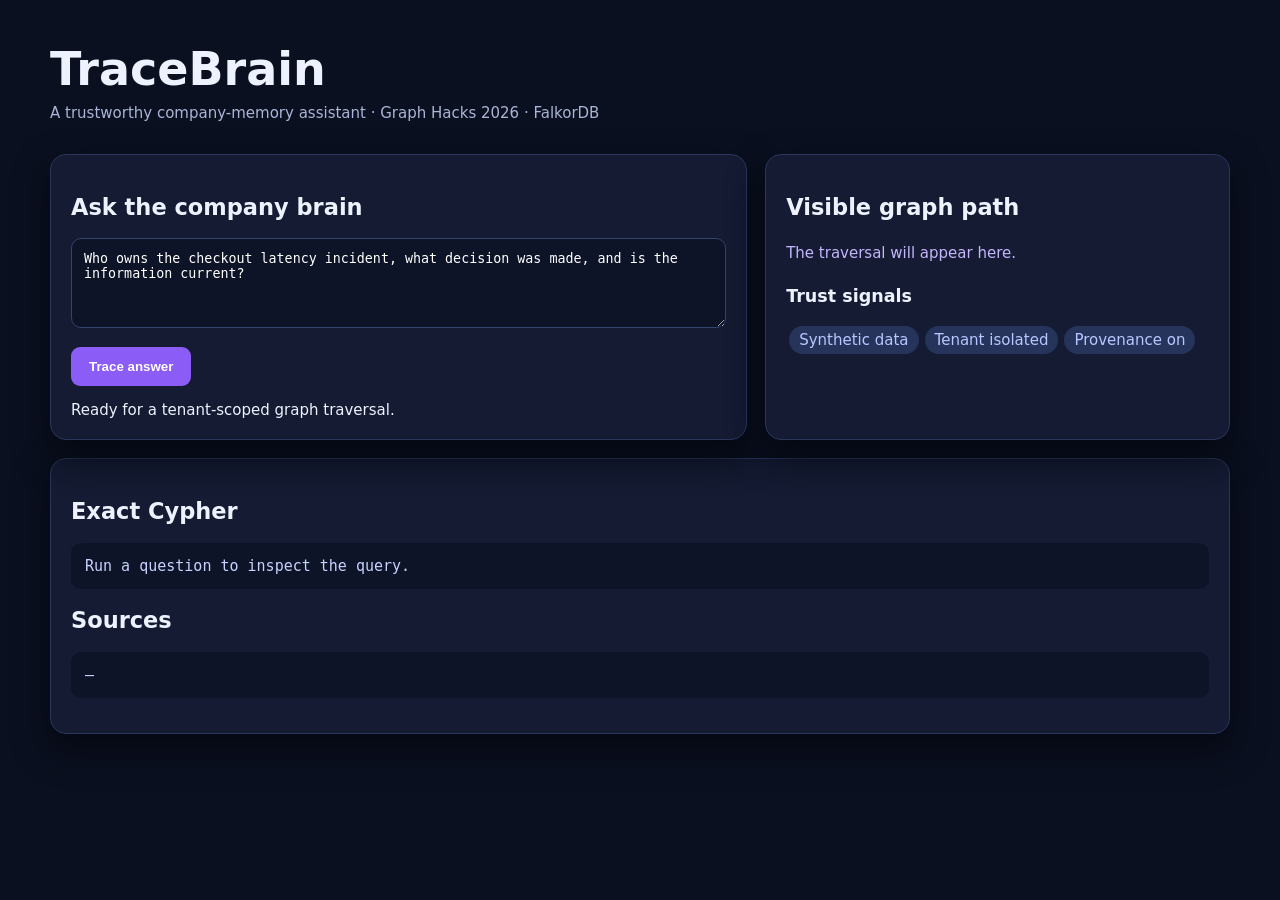
==== frontend/index.html @ 0dc244f8 "Build TraceBrain FalkorDB company memory MVP" ====
<!doctype html><html lang="en"><head><meta charset="utf-8"><meta name="viewport" content="width=device-width,initial-scale=1"><title>TraceBrain</title><style>
body{margin:0;background:#0b1020;color:#eef2ff;font:15px system-ui,sans-serif}main{max-width:1180px;margin:auto;padding:42px 24px}h1{font-size:46px;margin:0}.sub{color:#aab4d6;margin:8px 0 32px}.grid{display:grid;grid-template-columns:1.2fr .8fr;gap:18px}.card{background:#141b32;border:1px solid #2a365c;border-radius:16px;padding:20px;box-shadow:0 15px 35px #050811}button{background:#8b5cf6;color:white;border:0;border-radius:9px;padding:12px 18px;cursor:pointer;font-weight:700}textarea{width:100%;height:90px;background:#0d1428;color:white;border:1px solid #35436c;border-radius:10px;padding:12px;box-sizing:border-box}pre{white-space:pre-wrap;color:#c7d2fe;background:#0d1428;border-radius:10px;padding:14px;overflow:auto}.pill{display:inline-block;background:#26345c;color:#b8c7ff;border-radius:999px;padding:5px 10px;margin:3px}.answer{font-size:20px;line-height:1.45}.good{color:#5ee6a8}.warn{color:#ffcf70}.path{line-height:2;color:#c4b5fd}@media(max-width:800px){.grid{grid-template-columns:1fr}}
</style></head><body><main><h1>TraceBrain</h1><div class="sub">A trustworthy company-memory assistant · Graph Hacks 2026 · FalkorDB</div><div class="grid"><section class="card"><h2>Ask the company brain</h2><textarea id="q">Who owns the checkout latency incident, what decision was made, and is the information current?</textarea><p><button onclick="ask()">Trace answer</button></p><div id="result">Ready for a tenant-scoped graph traversal.</div></section><section class="card"><h2>Visible graph path</h2><div id="path" class="path">The traversal will appear here.</div><h3>Trust signals</h3><div id="signals"><span class="pill">Synthetic data</span><span class="pill">Tenant isolated</span><span class="pill">Provenance on</span></div></section></div><section class="card" style="margin-top:18px"><h2>Exact Cypher</h2><pre id="cypher">Run a question to inspect the query.</pre><h2>Sources</h2><pre id="sources">—</pre></section></main><script>
async function ask(){const r=await fetch('/ask',{method:'POST',headers:{'content-type':'application/json'},body:JSON.stringify({tenant_id:'acme',agent_id:'support-agent',question:document.getElementById('q').value})});const d=await r.json();document.getElementById('result').innerHTML=`<p class="answer">${d.answer}</p><p><b>Owner:</b> ${d.owner}<br><b>Decision:</b> ${d.decision}<br><b>Freshness:</b> <span class="${d.freshness.current?'good':'warn'}">${d.freshness.current?'Current':'Needs review'}</span> · ${d.freshness.latest_updated_at}</p>`;document.getElementById('path').innerHTML=d.graph_path.map(x=>`<div>${x}</div>`).join('');document.getElementById('cypher').textContent=d.cypher+'\n\nparams = '+JSON.stringify(d.params);document.getElementById('sources').textContent=JSON.stringify(d.sources,null,2)}
</script></body></html>
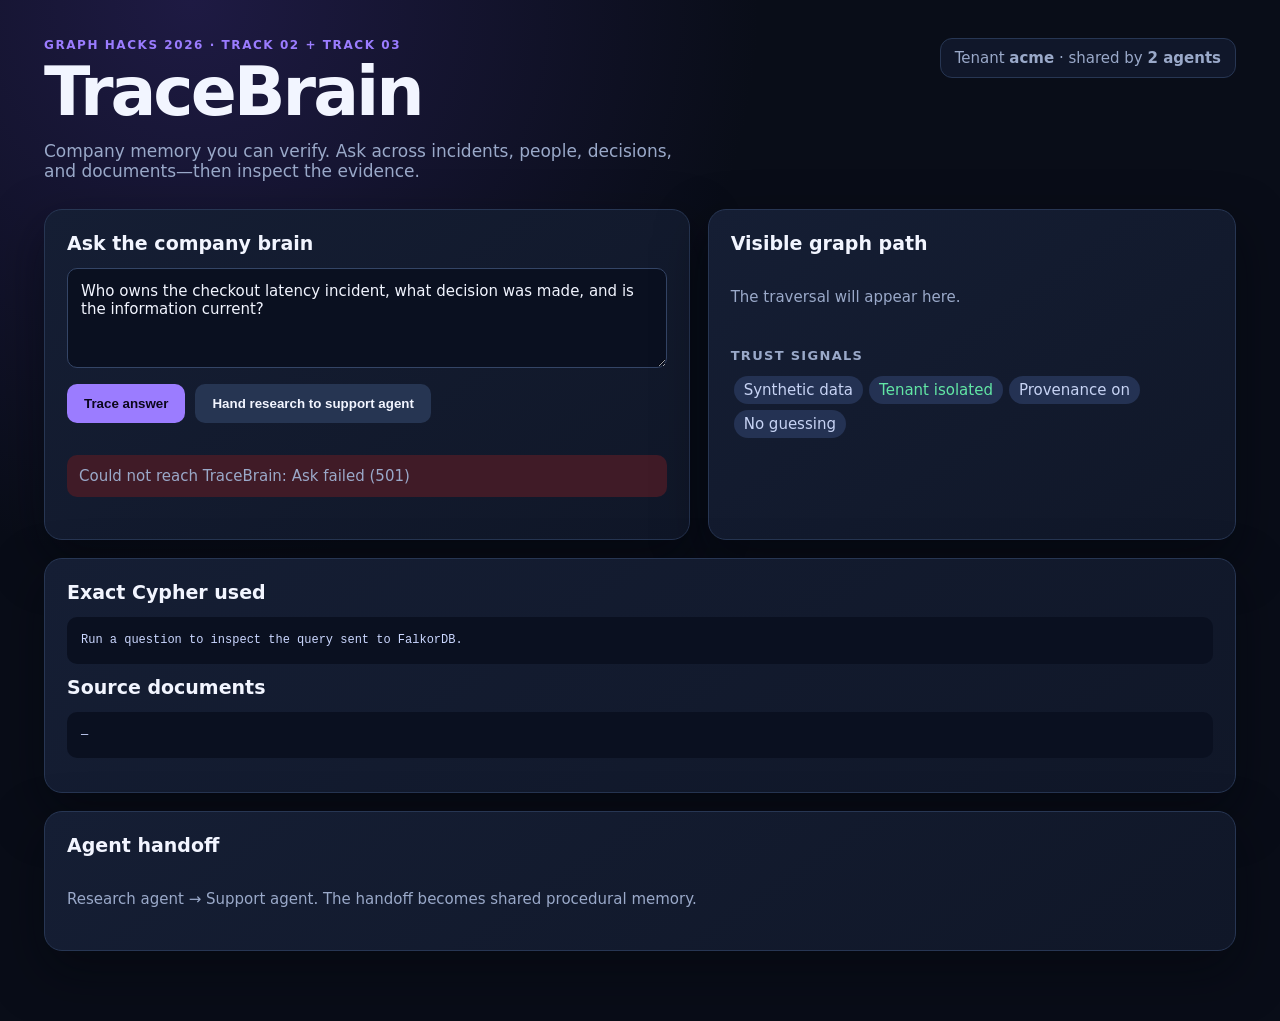
==== commit c308c4c0: "Complete TraceBrain demo UI and documentation" ====
--- a/frontend/index.html
+++ b/frontend/index.html
@@ -1,6 +1,12 @@
-<!doctype html><html lang="en"><head><meta charset="utf-8"><meta name="viewport" content="width=device-width,initial-scale=1"><title>TraceBrain</title><style>
-body{margin:0;background:#0b1020;color:#eef2ff;font:15px system-ui,sans-serif}main{max-width:1180px;margin:auto;padding:42px 24px}h1{font-size:46px;margin:0}.sub{color:#aab4d6;margin:8px 0 32px}.grid{display:grid;grid-template-columns:1.2fr .8fr;gap:18px}.card{background:#141b32;border:1px solid #2a365c;border-radius:16px;padding:20px;box-shadow:0 15px 35px #050811}button{background:#8b5cf6;color:white;border:0;border-radius:9px;padding:12px 18px;cursor:pointer;font-weight:700}textarea{width:100%;height:90px;background:#0d1428;color:white;border:1px solid #35436c;border-radius:10px;padding:12px;box-sizing:border-box}pre{white-space:pre-wrap;color:#c7d2fe;background:#0d1428;border-radius:10px;padding:14px;overflow:auto}.pill{display:inline-block;background:#26345c;color:#b8c7ff;border-radius:999px;padding:5px 10px;margin:3px}.answer{font-size:20px;line-height:1.45}.good{color:#5ee6a8}.warn{color:#ffcf70}.path{line-height:2;color:#c4b5fd}@media(max-width:800px){.grid{grid-template-columns:1fr}}
-</style></head><body><main><h1>TraceBrain</h1><div class="sub">A trustworthy company-memory assistant · Graph Hacks 2026 · FalkorDB</div><div class="grid"><section class="card"><h2>Ask the company brain</h2><textarea id="q">Who owns the checkout latency incident, what decision was made, and is the information current?</textarea><p><button onclick="ask()">Trace answer</button></p><div id="result">Ready for a tenant-scoped graph traversal.</div></section><section class="card"><h2>Visible graph path</h2><div id="path" class="path">The traversal will appear here.</div><h3>Trust signals</h3><div id="signals"><span class="pill">Synthetic data</span><span class="pill">Tenant isolated</span><span class="pill">Provenance on</span></div></section></div><section class="card" style="margin-top:18px"><h2>Exact Cypher</h2><pre id="cypher">Run a question to inspect the query.</pre><h2>Sources</h2><pre id="sources">—</pre></section></main><script>
-async function ask(){const r=await fetch('/ask',{method:'POST',headers:{'content-type':'application/json'},body:JSON.stringify({tenant_id:'acme',agent_id:'support-agent',question:document.getElementById('q').value})});const d=await r.json();document.getElementById('result').innerHTML=`<p class="answer">${d.answer}</p><p><b>Owner:</b> ${d.owner}<br><b>Decision:</b> ${d.decision}<br><b>Freshness:</b> <span class="${d.freshness.current?'good':'warn'}">${d.freshness.current?'Current':'Needs review'}</span> · ${d.freshness.latest_updated_at}</p>`;document.getElementById('path').innerHTML=d.graph_path.map(x=>`<div>${x}</div>`).join('');document.getElementById('cypher').textContent=d.cypher+'\n\nparams = '+JSON.stringify(d.params);document.getElementById('sources').textContent=JSON.stringify(d.sources,null,2)}
-</script></body></html>
-
+<!doctype html>
+<html lang="en"><head><meta charset="utf-8"><meta name="viewport" content="width=device-width,initial-scale=1"><title>TraceBrain · Company memory you can verify</title><style>
+:root{--bg:#090d18;--panel:#121a2c;--line:#273653;--ink:#f2f5ff;--muted:#9aa9c9;--purple:#9b7cff;--green:#62e6a5;--amber:#ffd071;--red:#ff7f92}*{box-sizing:border-box}body{margin:0;background:radial-gradient(circle at 15% 0,#1e1a43 0,transparent 38%),var(--bg);color:var(--ink);font:15px Inter,ui-sans-serif,system-ui,sans-serif}main{max-width:1240px;margin:auto;padding:38px 24px 70px}header{display:flex;justify-content:space-between;align-items:flex-start;gap:20px;margin-bottom:28px}h1{font-size:clamp(38px,6vw,68px);letter-spacing:-3px;margin:0}.eyebrow{color:var(--purple);font-weight:800;letter-spacing:.13em;text-transform:uppercase;font-size:12px}.sub{color:var(--muted);font-size:17px;max-width:650px;margin-top:10px}.tenant{border:1px solid var(--line);border-radius:12px;padding:10px 14px;color:var(--muted);background:#10172a}.layout{display:grid;grid-template-columns:1.1fr .9fr;gap:18px}.card{background:linear-gradient(145deg,#151e34,#101728);border:1px solid var(--line);border-radius:18px;padding:22px;box-shadow:0 20px 50px #03050c80}h2{margin:0 0 14px;font-size:19px}h3{font-size:13px;text-transform:uppercase;letter-spacing:.1em;color:var(--muted);margin:22px 0 10px}textarea{width:100%;height:100px;resize:vertical;background:#0a1020;color:var(--ink);border:1px solid #344566;border-radius:10px;padding:13px;font:inherit}button{border:0;border-radius:10px;background:var(--purple);color:#0b071c;padding:12px 17px;font-weight:800;cursor:pointer}button.secondary{background:#263552;color:var(--ink)}button:disabled{opacity:.55;cursor:wait}.actions{display:flex;gap:10px;flex-wrap:wrap;margin-top:12px}.answer{font-size:20px;line-height:1.45;margin:16px 0}.facts{display:grid;grid-template-columns:1fr 1fr;gap:10px}.fact{background:#0c1323;border-radius:10px;padding:12px}.label{display:block;color:var(--muted);font-size:12px;margin-bottom:5px}.good{color:var(--green)}.warn{color:var(--amber)}.path{display:flex;flex-direction:column;gap:7px}.node{padding:9px 11px;background:#1c2750;border-radius:9px;color:#d8d2ff}.arrow{color:var(--purple);font-size:12px;padding-left:12px}.pill{display:inline-block;background:#243253;color:#c7d3f4;border-radius:999px;padding:5px 10px;margin:3px}.pill.green{color:var(--green)}pre{white-space:pre-wrap;color:#cbd7ff;background:#0a1020;border-radius:10px;padding:14px;overflow:auto;font-size:12px;line-height:1.55}.wide{grid-column:1/-1}.notice{border-radius:10px;padding:12px;margin-top:12px}.notice.warn{background:#3b2b12}.notice.error{background:#401b27}.empty{color:var(--muted);padding:20px 0}.hidden{display:none}.loading{color:var(--muted)}@media(max-width:850px){header{display:block}.tenant{display:inline-block;margin-top:16px}.layout{grid-template-columns:1fr}.wide{grid-column:auto}}
+</style></head><body><main>
+<header><div><div class="eyebrow">Graph Hacks 2026 · Track 02 + Track 03</div><h1>TraceBrain</h1><div class="sub">Company memory you can verify. Ask across incidents, people, decisions, and documents—then inspect the evidence.</div></div><div class="tenant">Tenant <strong>acme</strong> · shared by <strong>2 agents</strong></div></header>
+<div class="layout"><section class="card"><h2>Ask the company brain</h2><textarea id="q">Who owns the checkout latency incident, what decision was made, and is the information current?</textarea><div class="actions"><button id="askButton" onclick="ask()">Trace answer</button><button class="secondary" onclick="handoff()">Hand research to support agent</button></div><div id="result" class="empty">Ready for a tenant-scoped Cypher traversal.</div><div id="conflict" class="notice warn hidden"></div></section>
+<section class="card"><h2>Visible graph path</h2><div id="path" class="path"><div class="empty">The traversal will appear here.</div></div><h3>Trust signals</h3><div><span class="pill">Synthetic data</span><span class="pill green">Tenant isolated</span><span class="pill">Provenance on</span><span class="pill">No guessing</span></div></section>
+<section class="card wide"><h2>Exact Cypher used</h2><pre id="cypher">Run a question to inspect the query sent to FalkorDB.</pre><h2>Source documents</h2><pre id="sources">—</pre></section>
+<section class="card wide"><h2>Agent handoff</h2><div id="handoffResult" class="empty">Research agent → Support agent. The handoff becomes shared procedural memory.</div></section></div></main>
+<script>const esc=s=>String(s??'').replace(/[&<>"']/g,c=>({'&':'&amp;','<':'&lt;','>':'&gt;','"':'&quot;',"'":'&#39;'}[c]));
+async function ask(){const button=document.getElementById('askButton'),result=document.getElementById('result');button.disabled=true;button.textContent='Tracing…';result.innerHTML='<div class="loading">Traversing tenant-scoped memory in FalkorDB…</div>';document.getElementById('conflict').classList.add('hidden');try{const r=await fetch('/ask',{method:'POST',headers:{'content-type':'application/json'},body:JSON.stringify({tenant_id:'acme',agent_id:'research-agent',question:document.getElementById('q').value})});if(!r.ok)throw new Error('Ask failed ('+r.status+')');const d=await r.json();result.innerHTML='<p class="answer">'+esc(d.answer)+'</p><div class="facts"><div class="fact"><span class="label">Owner</span>'+esc(d.owner)+'</div><div class="fact"><span class="label">Decision</span>'+esc(d.decision)+'</div><div class="fact"><span class="label">Status</span><span class="'+(d.freshness.current?'good':'warn')+'">'+(d.freshness.current?'Current':'Needs review')+'</span></div><div class="fact"><span class="label">Latest evidence</span>'+esc(d.freshness.latest_updated_at||'Unknown')+'</div></div>';document.getElementById('path').innerHTML=d.graph_path.map((x,i)=>(i?'<div class="arrow">↓ relationship</div>':'')+'<div class="node">'+esc(x)+'</div>').join('');document.getElementById('cypher').textContent=d.cypher+'\n\nparams = '+JSON.stringify(d.params,null,2);document.getElementById('sources').textContent=JSON.stringify(d.sources,null,2);if(d.freshness.conflict){const c=document.getElementById('conflict');c.textContent='⚠ Conflicting evidence detected. TraceBrain is showing the conflict instead of guessing.';c.classList.remove('hidden')}}catch(e){result.innerHTML='<div class="notice error">Could not reach TraceBrain: '+esc(e.message)+'</div>'}finally{button.disabled=false;button.textContent='Trace answer'}}
+async function handoff(){const box=document.getElementById('handoffResult');box.innerHTML='<div class="loading">Creating shared handoff…</div>';try{const r=await fetch('/handoff',{method:'POST',headers:{'content-type':'application/json'},body:JSON.stringify({tenant_id:'acme',from_agent:'research-agent',to_agent:'support-agent',task:'Verify checkout latency owner and decision',context:'Use the latest incident update and report provenance.'})});if(!r.ok)throw new Error('Handoff failed ('+r.status+')');const d=await r.json();box.innerHTML='<span class="good">✓ Handoff queued</span><br>'+esc(d.from_agent)+' → '+esc(d.to_agent)+' · '+esc(d.task)+'<br><span class="label">Stored as shared procedural memory for tenant acme.</span>'}catch(e){box.innerHTML='<div class="notice error">'+esc(e.message)+'</div>'}}ask();</script></body></html>
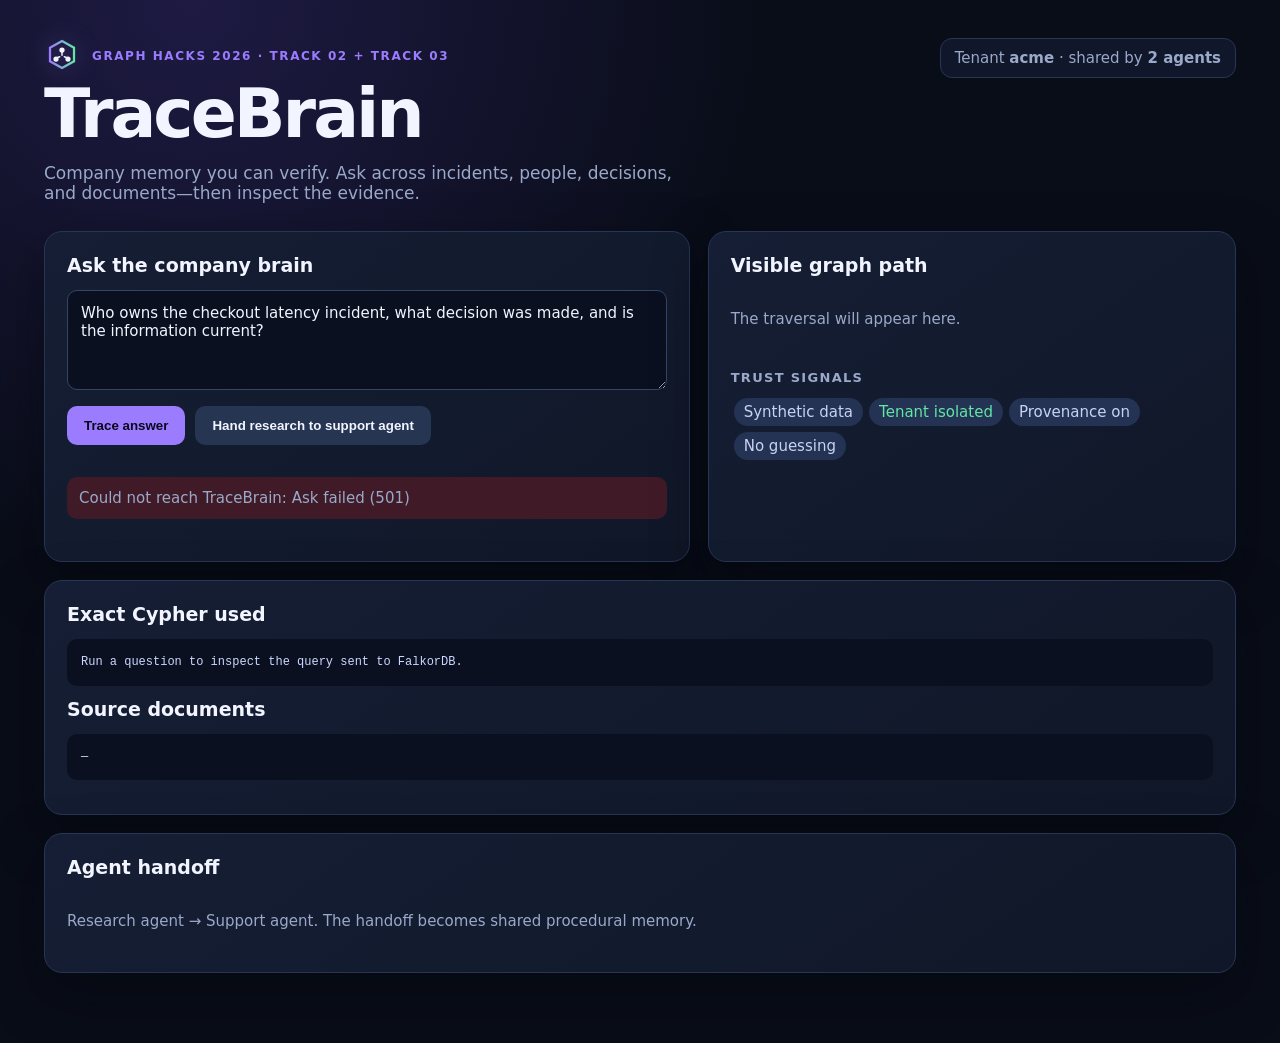
==== commit f525bd18: "Add TraceBrain branding and Mermaid architecture diagrams" ====
--- a/frontend/index.html
+++ b/frontend/index.html
@@ -1,8 +1,8 @@
 <!doctype html>
 <html lang="en"><head><meta charset="utf-8"><meta name="viewport" content="width=device-width,initial-scale=1"><title>TraceBrain · Company memory you can verify</title><style>
 :root{--bg:#090d18;--panel:#121a2c;--line:#273653;--ink:#f2f5ff;--muted:#9aa9c9;--purple:#9b7cff;--green:#62e6a5;--amber:#ffd071;--red:#ff7f92}*{box-sizing:border-box}body{margin:0;background:radial-gradient(circle at 15% 0,#1e1a43 0,transparent 38%),var(--bg);color:var(--ink);font:15px Inter,ui-sans-serif,system-ui,sans-serif}main{max-width:1240px;margin:auto;padding:38px 24px 70px}header{display:flex;justify-content:space-between;align-items:flex-start;gap:20px;margin-bottom:28px}h1{font-size:clamp(38px,6vw,68px);letter-spacing:-3px;margin:0}.eyebrow{color:var(--purple);font-weight:800;letter-spacing:.13em;text-transform:uppercase;font-size:12px}.sub{color:var(--muted);font-size:17px;max-width:650px;margin-top:10px}.tenant{border:1px solid var(--line);border-radius:12px;padding:10px 14px;color:var(--muted);background:#10172a}.layout{display:grid;grid-template-columns:1.1fr .9fr;gap:18px}.card{background:linear-gradient(145deg,#151e34,#101728);border:1px solid var(--line);border-radius:18px;padding:22px;box-shadow:0 20px 50px #03050c80}h2{margin:0 0 14px;font-size:19px}h3{font-size:13px;text-transform:uppercase;letter-spacing:.1em;color:var(--muted);margin:22px 0 10px}textarea{width:100%;height:100px;resize:vertical;background:#0a1020;color:var(--ink);border:1px solid #344566;border-radius:10px;padding:13px;font:inherit}button{border:0;border-radius:10px;background:var(--purple);color:#0b071c;padding:12px 17px;font-weight:800;cursor:pointer}button.secondary{background:#263552;color:var(--ink)}button:disabled{opacity:.55;cursor:wait}.actions{display:flex;gap:10px;flex-wrap:wrap;margin-top:12px}.answer{font-size:20px;line-height:1.45;margin:16px 0}.facts{display:grid;grid-template-columns:1fr 1fr;gap:10px}.fact{background:#0c1323;border-radius:10px;padding:12px}.label{display:block;color:var(--muted);font-size:12px;margin-bottom:5px}.good{color:var(--green)}.warn{color:var(--amber)}.path{display:flex;flex-direction:column;gap:7px}.node{padding:9px 11px;background:#1c2750;border-radius:9px;color:#d8d2ff}.arrow{color:var(--purple);font-size:12px;padding-left:12px}.pill{display:inline-block;background:#243253;color:#c7d3f4;border-radius:999px;padding:5px 10px;margin:3px}.pill.green{color:var(--green)}pre{white-space:pre-wrap;color:#cbd7ff;background:#0a1020;border-radius:10px;padding:14px;overflow:auto;font-size:12px;line-height:1.55}.wide{grid-column:1/-1}.notice{border-radius:10px;padding:12px;margin-top:12px}.notice.warn{background:#3b2b12}.notice.error{background:#401b27}.empty{color:var(--muted);padding:20px 0}.hidden{display:none}.loading{color:var(--muted)}@media(max-width:850px){header{display:block}.tenant{display:inline-block;margin-top:16px}.layout{grid-template-columns:1fr}.wide{grid-column:auto}}
-</style></head><body><main>
-<header><div><div class="eyebrow">Graph Hacks 2026 · Track 02 + Track 03</div><h1>TraceBrain</h1><div class="sub">Company memory you can verify. Ask across incidents, people, decisions, and documents—then inspect the evidence.</div></div><div class="tenant">Tenant <strong>acme</strong> · shared by <strong>2 agents</strong></div></header>
+</style><style>.brand{display:flex;align-items:center;gap:12px}.logo{width:36px;height:36px;filter:drop-shadow(0 0 12px #9b7cff66)}</style></head><body><main>
+<header><div><div class="brand"><svg class="logo" viewBox="0 0 48 48" aria-label="TraceBrain logo"><defs><linearGradient id="logoGradient" x1="0" x2="1"><stop stop-color="#9b7cff"/><stop offset="1" stop-color="#62e6a5"/></linearGradient></defs><path d="M24 4 40 13v18L24 40 8 31V13L24 4Z" fill="none" stroke="url(#logoGradient)" stroke-width="3"/><circle cx="24" cy="16" r="3.5" fill="#f2f5ff"/><circle cx="16" cy="28" r="3.5" fill="#f2f5ff"/><circle cx="32" cy="28" r="3.5" fill="#f2f5ff"/><path d="M24 19v4M21 25l-3 1M27 25l3 1" stroke="#f2f5ff" stroke-width="2" stroke-linecap="round"/></svg><span class="eyebrow">Graph Hacks 2026 · Track 02 + Track 03</span></div><h1>TraceBrain</h1><div class="sub">Company memory you can verify. Ask across incidents, people, decisions, and documents—then inspect the evidence.</div></div><div class="tenant">Tenant <strong>acme</strong> · shared by <strong>2 agents</strong></div></header>
 <div class="layout"><section class="card"><h2>Ask the company brain</h2><textarea id="q">Who owns the checkout latency incident, what decision was made, and is the information current?</textarea><div class="actions"><button id="askButton" onclick="ask()">Trace answer</button><button class="secondary" onclick="handoff()">Hand research to support agent</button></div><div id="result" class="empty">Ready for a tenant-scoped Cypher traversal.</div><div id="conflict" class="notice warn hidden"></div></section>
 <section class="card"><h2>Visible graph path</h2><div id="path" class="path"><div class="empty">The traversal will appear here.</div></div><h3>Trust signals</h3><div><span class="pill">Synthetic data</span><span class="pill green">Tenant isolated</span><span class="pill">Provenance on</span><span class="pill">No guessing</span></div></section>
 <section class="card wide"><h2>Exact Cypher used</h2><pre id="cypher">Run a question to inspect the query sent to FalkorDB.</pre><h2>Source documents</h2><pre id="sources">—</pre></section>
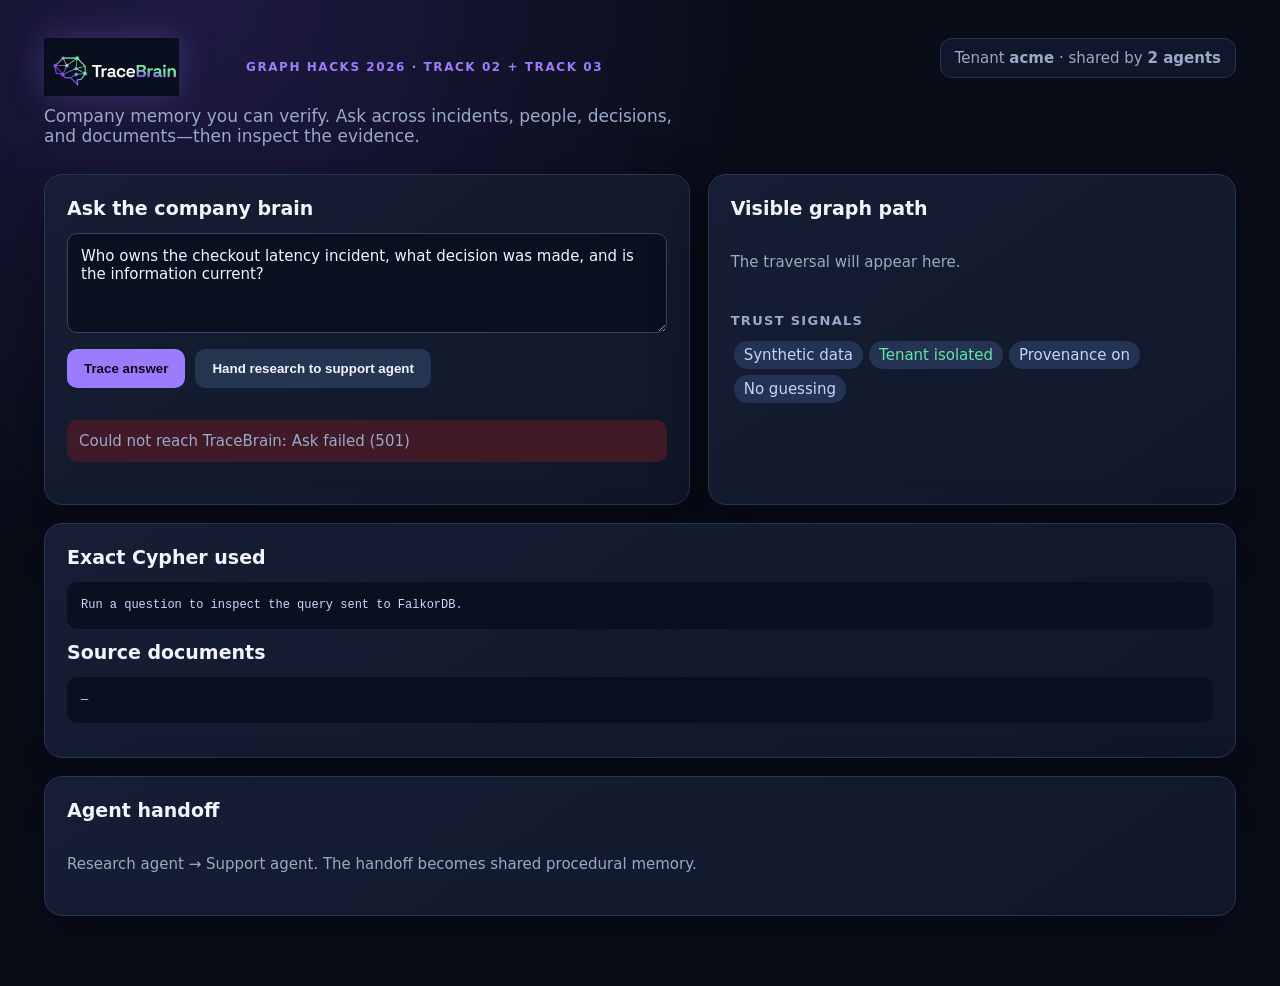
==== commit f90a5efe: "Add TraceBrain logo asset and favicon" ====
--- a/frontend/index.html
+++ b/frontend/index.html
@@ -1,8 +1,8 @@
 <!doctype html>
-<html lang="en"><head><meta charset="utf-8"><meta name="viewport" content="width=device-width,initial-scale=1"><title>TraceBrain · Company memory you can verify</title><style>
+<html lang="en"><head><meta charset="utf-8"><meta name="viewport" content="width=device-width,initial-scale=1"><link rel="icon" type="image/png" href="/frontend/tracebrain-logo.png"><title>TraceBrain · Company memory you can verify</title><style>
 :root{--bg:#090d18;--panel:#121a2c;--line:#273653;--ink:#f2f5ff;--muted:#9aa9c9;--purple:#9b7cff;--green:#62e6a5;--amber:#ffd071;--red:#ff7f92}*{box-sizing:border-box}body{margin:0;background:radial-gradient(circle at 15% 0,#1e1a43 0,transparent 38%),var(--bg);color:var(--ink);font:15px Inter,ui-sans-serif,system-ui,sans-serif}main{max-width:1240px;margin:auto;padding:38px 24px 70px}header{display:flex;justify-content:space-between;align-items:flex-start;gap:20px;margin-bottom:28px}h1{font-size:clamp(38px,6vw,68px);letter-spacing:-3px;margin:0}.eyebrow{color:var(--purple);font-weight:800;letter-spacing:.13em;text-transform:uppercase;font-size:12px}.sub{color:var(--muted);font-size:17px;max-width:650px;margin-top:10px}.tenant{border:1px solid var(--line);border-radius:12px;padding:10px 14px;color:var(--muted);background:#10172a}.layout{display:grid;grid-template-columns:1.1fr .9fr;gap:18px}.card{background:linear-gradient(145deg,#151e34,#101728);border:1px solid var(--line);border-radius:18px;padding:22px;box-shadow:0 20px 50px #03050c80}h2{margin:0 0 14px;font-size:19px}h3{font-size:13px;text-transform:uppercase;letter-spacing:.1em;color:var(--muted);margin:22px 0 10px}textarea{width:100%;height:100px;resize:vertical;background:#0a1020;color:var(--ink);border:1px solid #344566;border-radius:10px;padding:13px;font:inherit}button{border:0;border-radius:10px;background:var(--purple);color:#0b071c;padding:12px 17px;font-weight:800;cursor:pointer}button.secondary{background:#263552;color:var(--ink)}button:disabled{opacity:.55;cursor:wait}.actions{display:flex;gap:10px;flex-wrap:wrap;margin-top:12px}.answer{font-size:20px;line-height:1.45;margin:16px 0}.facts{display:grid;grid-template-columns:1fr 1fr;gap:10px}.fact{background:#0c1323;border-radius:10px;padding:12px}.label{display:block;color:var(--muted);font-size:12px;margin-bottom:5px}.good{color:var(--green)}.warn{color:var(--amber)}.path{display:flex;flex-direction:column;gap:7px}.node{padding:9px 11px;background:#1c2750;border-radius:9px;color:#d8d2ff}.arrow{color:var(--purple);font-size:12px;padding-left:12px}.pill{display:inline-block;background:#243253;color:#c7d3f4;border-radius:999px;padding:5px 10px;margin:3px}.pill.green{color:var(--green)}pre{white-space:pre-wrap;color:#cbd7ff;background:#0a1020;border-radius:10px;padding:14px;overflow:auto;font-size:12px;line-height:1.55}.wide{grid-column:1/-1}.notice{border-radius:10px;padding:12px;margin-top:12px}.notice.warn{background:#3b2b12}.notice.error{background:#401b27}.empty{color:var(--muted);padding:20px 0}.hidden{display:none}.loading{color:var(--muted)}@media(max-width:850px){header{display:block}.tenant{display:inline-block;margin-top:16px}.layout{grid-template-columns:1fr}.wide{grid-column:auto}}
-</style><style>.brand{display:flex;align-items:center;gap:12px}.logo{width:36px;height:36px;filter:drop-shadow(0 0 12px #9b7cff66)}</style></head><body><main>
-<header><div><div class="brand"><svg class="logo" viewBox="0 0 48 48" aria-label="TraceBrain logo"><defs><linearGradient id="logoGradient" x1="0" x2="1"><stop stop-color="#9b7cff"/><stop offset="1" stop-color="#62e6a5"/></linearGradient></defs><path d="M24 4 40 13v18L24 40 8 31V13L24 4Z" fill="none" stroke="url(#logoGradient)" stroke-width="3"/><circle cx="24" cy="16" r="3.5" fill="#f2f5ff"/><circle cx="16" cy="28" r="3.5" fill="#f2f5ff"/><circle cx="32" cy="28" r="3.5" fill="#f2f5ff"/><path d="M24 19v4M21 25l-3 1M27 25l3 1" stroke="#f2f5ff" stroke-width="2" stroke-linecap="round"/></svg><span class="eyebrow">Graph Hacks 2026 · Track 02 + Track 03</span></div><h1>TraceBrain</h1><div class="sub">Company memory you can verify. Ask across incidents, people, decisions, and documents—then inspect the evidence.</div></div><div class="tenant">Tenant <strong>acme</strong> · shared by <strong>2 agents</strong></div></header>
+</style><style>.brand{display:flex;align-items:center;gap:12px}.logo{width:36px;height:36px;filter:drop-shadow(0 0 12px #9b7cff66)}.logo-image{width:190px;height:auto;max-height:58px;object-fit:contain;object-position:left center;filter:drop-shadow(0 0 16px #9b7cff44)}.sr-only{position:absolute;width:1px;height:1px;padding:0;margin:-1px;overflow:hidden;clip:rect(0,0,0,0);white-space:nowrap;border:0}</style></head><body><main>
+<header><div><div class="brand"><img class="logo-image" src="/frontend/tracebrain-logo.png" alt="TraceBrain logo"><span class="eyebrow">Graph Hacks 2026 · Track 02 + Track 03</span></div><h1 class="sr-only">TraceBrain</h1><div class="sub">Company memory you can verify. Ask across incidents, people, decisions, and documents—then inspect the evidence.</div></div><div class="tenant">Tenant <strong>acme</strong> · shared by <strong>2 agents</strong></div></header>
 <div class="layout"><section class="card"><h2>Ask the company brain</h2><textarea id="q">Who owns the checkout latency incident, what decision was made, and is the information current?</textarea><div class="actions"><button id="askButton" onclick="ask()">Trace answer</button><button class="secondary" onclick="handoff()">Hand research to support agent</button></div><div id="result" class="empty">Ready for a tenant-scoped Cypher traversal.</div><div id="conflict" class="notice warn hidden"></div></section>
 <section class="card"><h2>Visible graph path</h2><div id="path" class="path"><div class="empty">The traversal will appear here.</div></div><h3>Trust signals</h3><div><span class="pill">Synthetic data</span><span class="pill green">Tenant isolated</span><span class="pill">Provenance on</span><span class="pill">No guessing</span></div></section>
 <section class="card wide"><h2>Exact Cypher used</h2><pre id="cypher">Run a question to inspect the query sent to FalkorDB.</pre><h2>Source documents</h2><pre id="sources">—</pre></section>
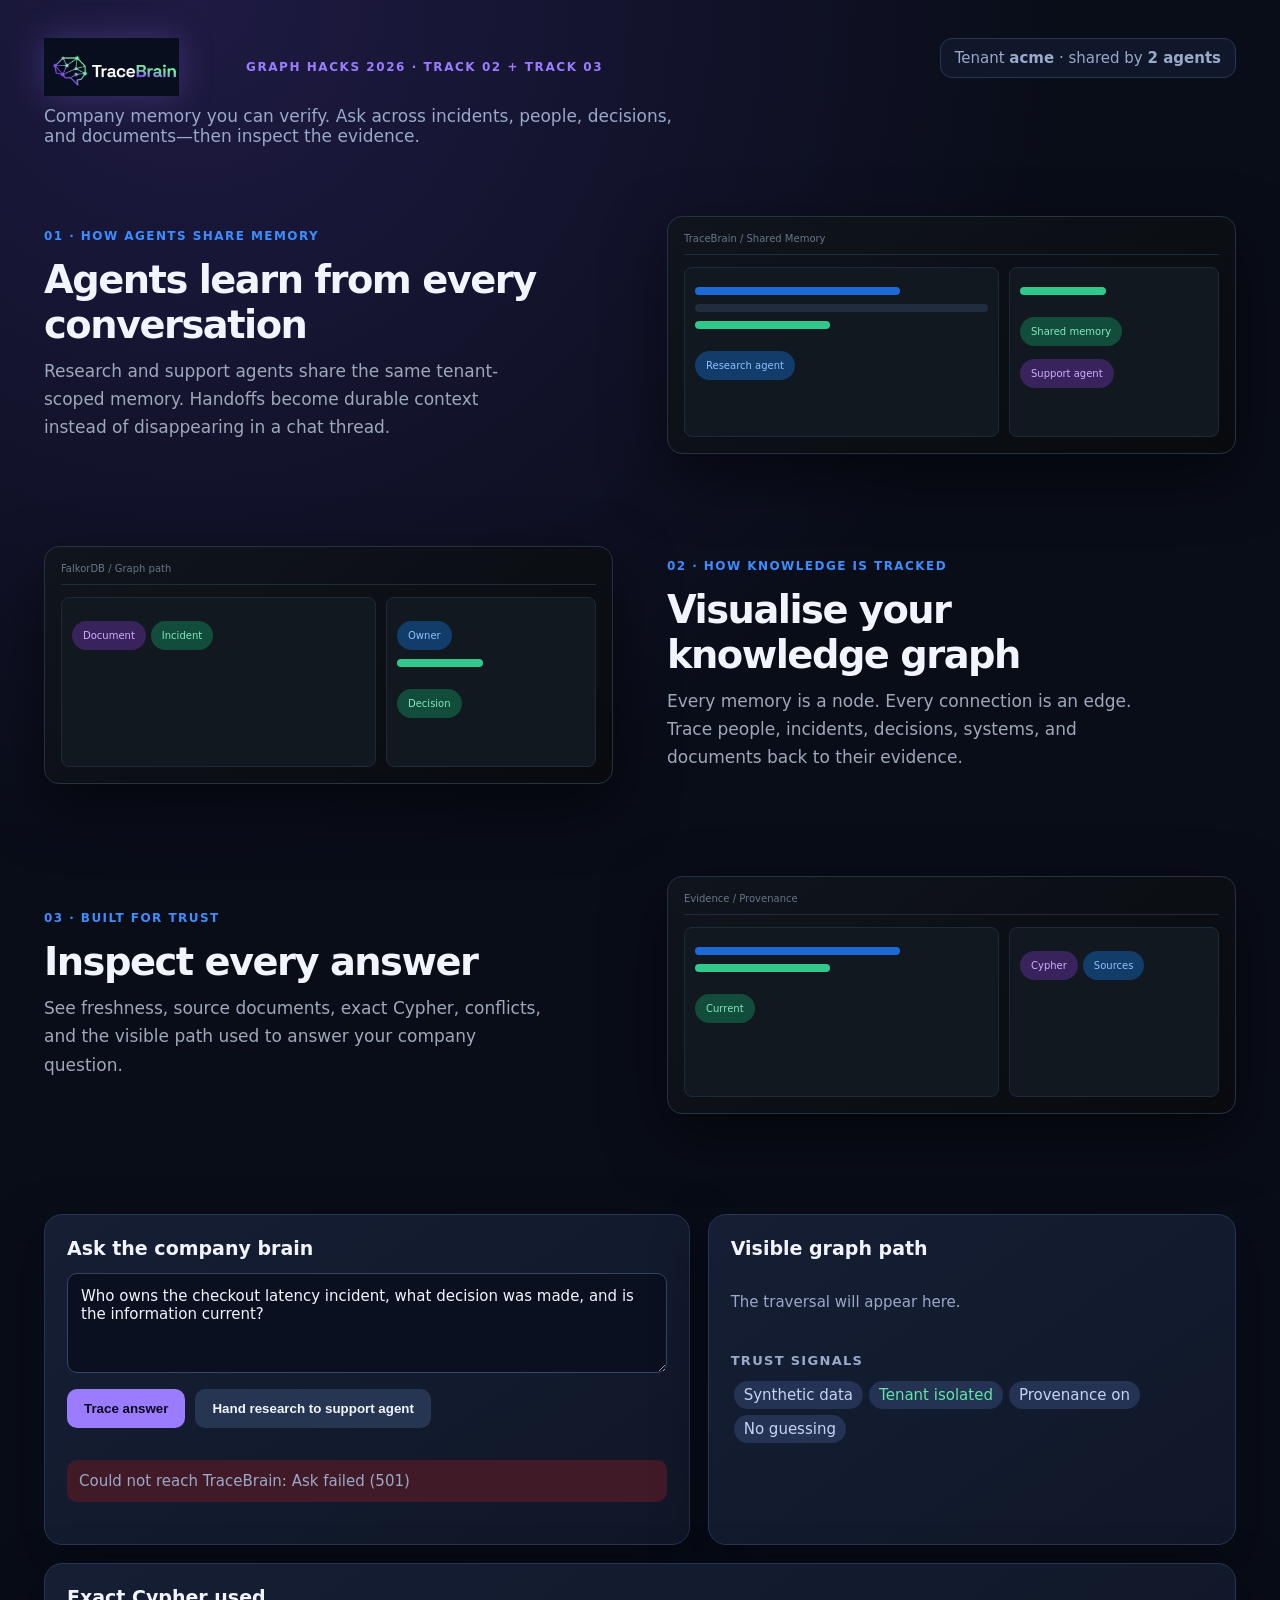
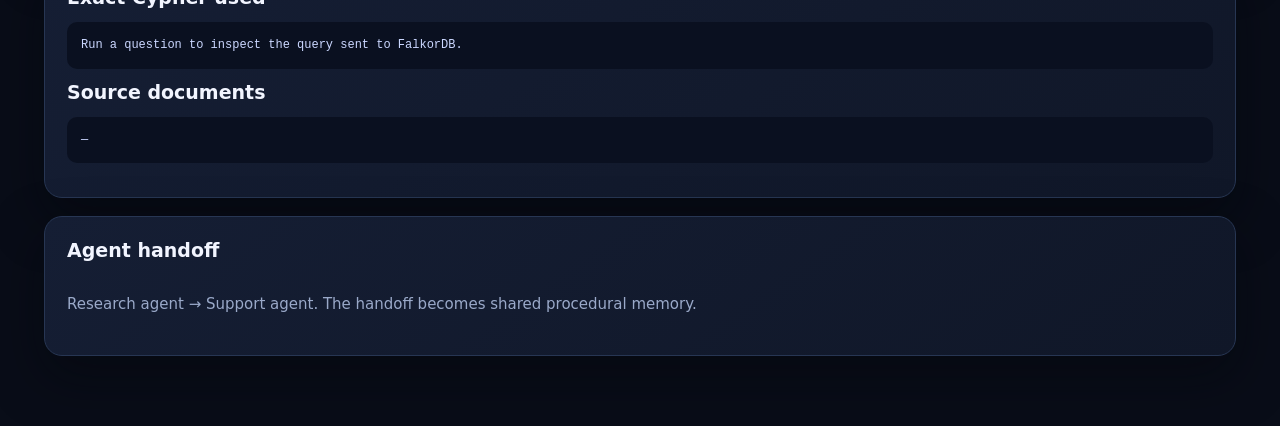
==== commit a65453b0: "Refresh UI with TraceBrain product showcase" ====
--- a/frontend/index.html
+++ b/frontend/index.html
@@ -1,8 +1,13 @@
 <!doctype html>
 <html lang="en"><head><meta charset="utf-8"><meta name="viewport" content="width=device-width,initial-scale=1"><link rel="icon" type="image/png" href="/frontend/tracebrain-logo.png"><title>TraceBrain · Company memory you can verify</title><style>
 :root{--bg:#090d18;--panel:#121a2c;--line:#273653;--ink:#f2f5ff;--muted:#9aa9c9;--purple:#9b7cff;--green:#62e6a5;--amber:#ffd071;--red:#ff7f92}*{box-sizing:border-box}body{margin:0;background:radial-gradient(circle at 15% 0,#1e1a43 0,transparent 38%),var(--bg);color:var(--ink);font:15px Inter,ui-sans-serif,system-ui,sans-serif}main{max-width:1240px;margin:auto;padding:38px 24px 70px}header{display:flex;justify-content:space-between;align-items:flex-start;gap:20px;margin-bottom:28px}h1{font-size:clamp(38px,6vw,68px);letter-spacing:-3px;margin:0}.eyebrow{color:var(--purple);font-weight:800;letter-spacing:.13em;text-transform:uppercase;font-size:12px}.sub{color:var(--muted);font-size:17px;max-width:650px;margin-top:10px}.tenant{border:1px solid var(--line);border-radius:12px;padding:10px 14px;color:var(--muted);background:#10172a}.layout{display:grid;grid-template-columns:1.1fr .9fr;gap:18px}.card{background:linear-gradient(145deg,#151e34,#101728);border:1px solid var(--line);border-radius:18px;padding:22px;box-shadow:0 20px 50px #03050c80}h2{margin:0 0 14px;font-size:19px}h3{font-size:13px;text-transform:uppercase;letter-spacing:.1em;color:var(--muted);margin:22px 0 10px}textarea{width:100%;height:100px;resize:vertical;background:#0a1020;color:var(--ink);border:1px solid #344566;border-radius:10px;padding:13px;font:inherit}button{border:0;border-radius:10px;background:var(--purple);color:#0b071c;padding:12px 17px;font-weight:800;cursor:pointer}button.secondary{background:#263552;color:var(--ink)}button:disabled{opacity:.55;cursor:wait}.actions{display:flex;gap:10px;flex-wrap:wrap;margin-top:12px}.answer{font-size:20px;line-height:1.45;margin:16px 0}.facts{display:grid;grid-template-columns:1fr 1fr;gap:10px}.fact{background:#0c1323;border-radius:10px;padding:12px}.label{display:block;color:var(--muted);font-size:12px;margin-bottom:5px}.good{color:var(--green)}.warn{color:var(--amber)}.path{display:flex;flex-direction:column;gap:7px}.node{padding:9px 11px;background:#1c2750;border-radius:9px;color:#d8d2ff}.arrow{color:var(--purple);font-size:12px;padding-left:12px}.pill{display:inline-block;background:#243253;color:#c7d3f4;border-radius:999px;padding:5px 10px;margin:3px}.pill.green{color:var(--green)}pre{white-space:pre-wrap;color:#cbd7ff;background:#0a1020;border-radius:10px;padding:14px;overflow:auto;font-size:12px;line-height:1.55}.wide{grid-column:1/-1}.notice{border-radius:10px;padding:12px;margin-top:12px}.notice.warn{background:#3b2b12}.notice.error{background:#401b27}.empty{color:var(--muted);padding:20px 0}.hidden{display:none}.loading{color:var(--muted)}@media(max-width:850px){header{display:block}.tenant{display:inline-block;margin-top:16px}.layout{grid-template-columns:1fr}.wide{grid-column:auto}}
-</style><style>.brand{display:flex;align-items:center;gap:12px}.logo{width:36px;height:36px;filter:drop-shadow(0 0 12px #9b7cff66)}.logo-image{width:190px;height:auto;max-height:58px;object-fit:contain;object-position:left center;filter:drop-shadow(0 0 16px #9b7cff44)}.sr-only{position:absolute;width:1px;height:1px;padding:0;margin:-1px;overflow:hidden;clip:rect(0,0,0,0);white-space:nowrap;border:0}</style></head><body><main>
+</style><style>.brand{display:flex;align-items:center;gap:12px}.logo{width:36px;height:36px;filter:drop-shadow(0 0 12px #9b7cff66)}.logo-image{width:190px;height:auto;max-height:58px;object-fit:contain;object-position:left center;filter:drop-shadow(0 0 16px #9b7cff44)}.sr-only{position:absolute;width:1px;height:1px;padding:0;margin:-1px;overflow:hidden;clip:rect(0,0,0,0);white-space:nowrap;border:0}.showcase{display:flex;flex-direction:column;gap:92px;margin:70px 0 100px}.showcase-row{display:grid;grid-template-columns:1fr 1fr;align-items:center;gap:54px}.showcase-row.reverse .showcase-copy{order:2}.showcase-row.reverse .showcase-visual{order:1}.showcase-copy{max-width:500px}.showcase-kicker{color:#3d8dff;font-size:12px;font-weight:900;letter-spacing:.12em;text-transform:uppercase}.showcase-copy h2{font-size:clamp(26px,3vw,40px);letter-spacing:-1.5px;margin:14px 0 10px}.showcase-copy p{color:#9da8ba;font-size:17px;line-height:1.65;margin:0}.showcase-visual{min-height:220px;border:1px solid #263244;border-radius:15px;background:linear-gradient(145deg,#10151d,#080a0e);box-shadow:0 22px 60px #0008;padding:16px;overflow:hidden}.visual-top{display:flex;gap:6px;color:#68758a;font-size:10px;border-bottom:1px solid #202b3b;padding-bottom:10px}.visual-grid{display:grid;grid-template-columns:1.2fr .8fr;gap:10px;height:170px;margin-top:12px}.visual-panel{background:#111820;border:1px solid #1f2a38;border-radius:8px;padding:10px;color:#8190a5;font-size:10px}.visual-line{height:8px;border-radius:5px;background:#202d3e;margin:9px 0}.visual-line.blue{background:#1e69d8;width:70%}.visual-line.green{background:#30c98b;width:46%}.visual-node{display:inline-flex;margin:13px 5px 0 0;padding:9px 11px;border-radius:20px;background:#123c69;color:#8fc1ff}.visual-node.green{background:#124d3c;color:#82e8bd}.visual-node.purple{background:#39235d;color:#d0adff}@media(max-width:850px){.showcase{gap:38px;margin:45px 0 60px}.showcase-row,.showcase-row.reverse{display:flex;flex-direction:column;gap:20px}.showcase-row.reverse .showcase-copy,.showcase-row.reverse .showcase-visual{order:initial}.showcase-copy{max-width:none}.showcase-visual{width:100%}}</style></head><body><main>
 <header><div><div class="brand"><img class="logo-image" src="/frontend/tracebrain-logo.png" alt="TraceBrain logo"><span class="eyebrow">Graph Hacks 2026 · Track 02 + Track 03</span></div><h1 class="sr-only">TraceBrain</h1><div class="sub">Company memory you can verify. Ask across incidents, people, decisions, and documents—then inspect the evidence.</div></div><div class="tenant">Tenant <strong>acme</strong> · shared by <strong>2 agents</strong></div></header>
+<section class="showcase" aria-label="TraceBrain capabilities">
+<div class="showcase-row"><div class="showcase-copy"><div class="showcase-kicker">01 · How agents share memory</div><h2>Agents learn from every conversation</h2><p>Research and support agents share the same tenant-scoped memory. Handoffs become durable context instead of disappearing in a chat thread.</p></div><div class="showcase-visual"><div class="visual-top">TraceBrain / Shared Memory</div><div class="visual-grid"><div class="visual-panel"><div class="visual-line blue"></div><div class="visual-line"></div><div class="visual-line green"></div><span class="visual-node">Research agent</span></div><div class="visual-panel"><div class="visual-line green"></div><span class="visual-node green">Shared memory</span><span class="visual-node purple">Support agent</span></div></div></div></div>
+<div class="showcase-row reverse"><div class="showcase-copy"><div class="showcase-kicker">02 · How knowledge is tracked</div><h2>Visualise your knowledge graph</h2><p>Every memory is a node. Every connection is an edge. Trace people, incidents, decisions, systems, and documents back to their evidence.</p></div><div class="showcase-visual"><div class="visual-top">FalkorDB / Graph path</div><div class="visual-grid"><div class="visual-panel"><span class="visual-node purple">Document</span><span class="visual-node green">Incident</span></div><div class="visual-panel"><span class="visual-node">Owner</span><div class="visual-line green"></div><span class="visual-node green">Decision</span></div></div></div></div>
+<div class="showcase-row"><div class="showcase-copy"><div class="showcase-kicker">03 · Built for trust</div><h2>Inspect every answer</h2><p>See freshness, source documents, exact Cypher, conflicts, and the visible path used to answer your company question.</p></div><div class="showcase-visual"><div class="visual-top">Evidence / Provenance</div><div class="visual-grid"><div class="visual-panel"><div class="visual-line blue"></div><div class="visual-line green"></div><span class="visual-node green">Current</span></div><div class="visual-panel"><span class="visual-node purple">Cypher</span><span class="visual-node">Sources</span></div></div></div></div>
+</section>
 <div class="layout"><section class="card"><h2>Ask the company brain</h2><textarea id="q">Who owns the checkout latency incident, what decision was made, and is the information current?</textarea><div class="actions"><button id="askButton" onclick="ask()">Trace answer</button><button class="secondary" onclick="handoff()">Hand research to support agent</button></div><div id="result" class="empty">Ready for a tenant-scoped Cypher traversal.</div><div id="conflict" class="notice warn hidden"></div></section>
 <section class="card"><h2>Visible graph path</h2><div id="path" class="path"><div class="empty">The traversal will appear here.</div></div><h3>Trust signals</h3><div><span class="pill">Synthetic data</span><span class="pill green">Tenant isolated</span><span class="pill">Provenance on</span><span class="pill">No guessing</span></div></section>
 <section class="card wide"><h2>Exact Cypher used</h2><pre id="cypher">Run a question to inspect the query sent to FalkorDB.</pre><h2>Source documents</h2><pre id="sources">—</pre></section>
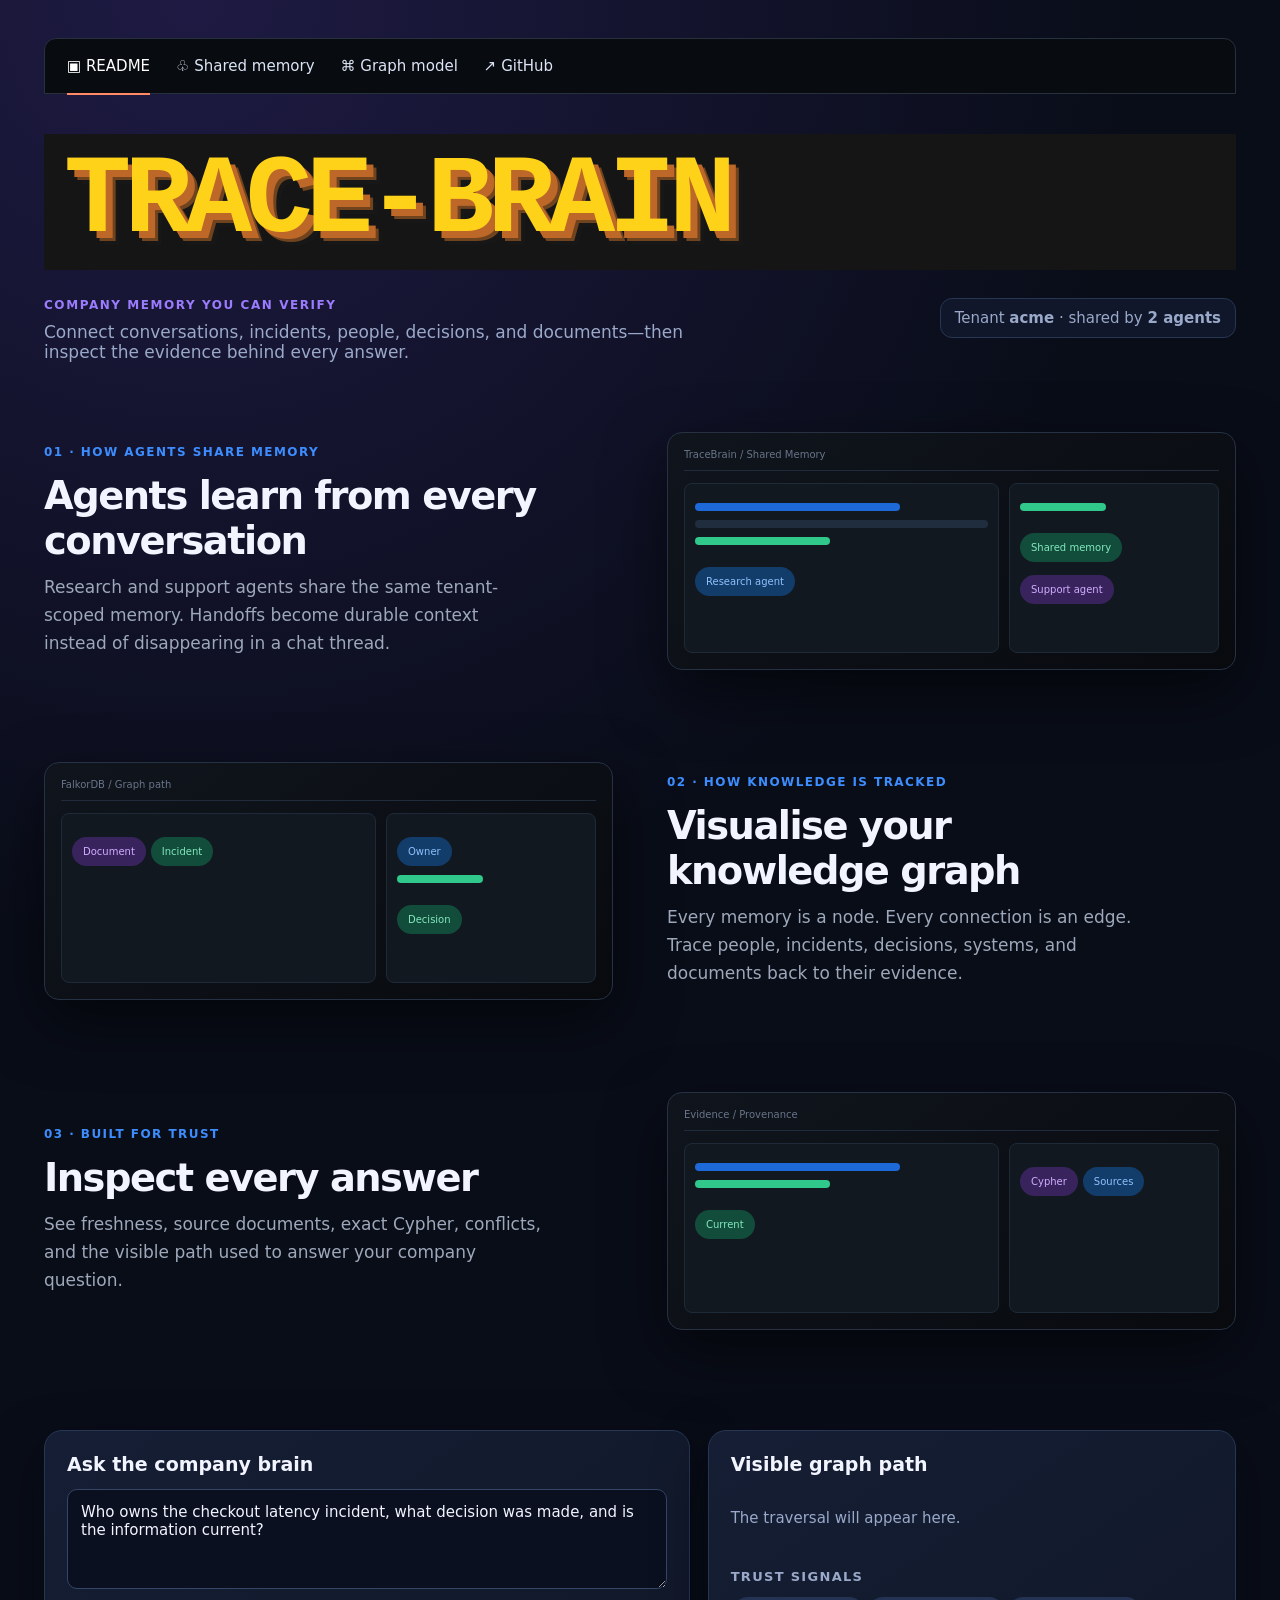
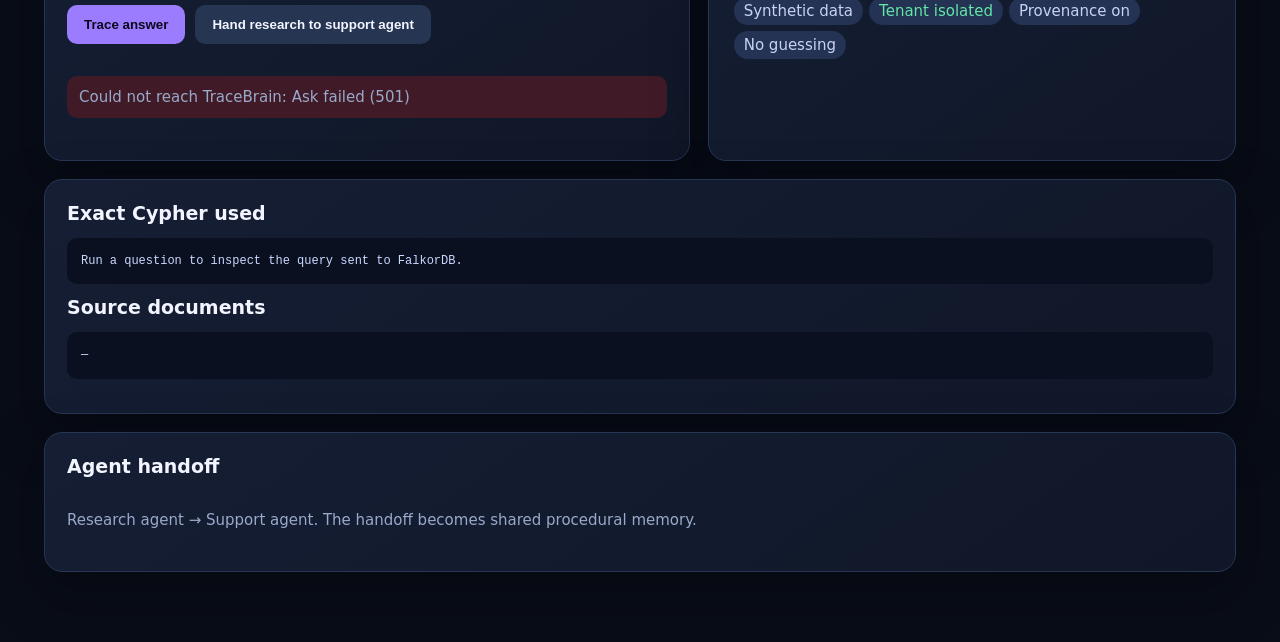
==== commit 908582a5: "Add README-style TraceBrain wordmark navigation" ====
--- a/frontend/index.html
+++ b/frontend/index.html
@@ -2,8 +2,9 @@
 <html lang="en"><head><meta charset="utf-8"><meta name="viewport" content="width=device-width,initial-scale=1"><link rel="icon" type="image/png" href="/frontend/tracebrain-logo.png"><title>TraceBrain · Company memory you can verify</title><style>
 :root{--bg:#090d18;--panel:#121a2c;--line:#273653;--ink:#f2f5ff;--muted:#9aa9c9;--purple:#9b7cff;--green:#62e6a5;--amber:#ffd071;--red:#ff7f92}*{box-sizing:border-box}body{margin:0;background:radial-gradient(circle at 15% 0,#1e1a43 0,transparent 38%),var(--bg);color:var(--ink);font:15px Inter,ui-sans-serif,system-ui,sans-serif}main{max-width:1240px;margin:auto;padding:38px 24px 70px}header{display:flex;justify-content:space-between;align-items:flex-start;gap:20px;margin-bottom:28px}h1{font-size:clamp(38px,6vw,68px);letter-spacing:-3px;margin:0}.eyebrow{color:var(--purple);font-weight:800;letter-spacing:.13em;text-transform:uppercase;font-size:12px}.sub{color:var(--muted);font-size:17px;max-width:650px;margin-top:10px}.tenant{border:1px solid var(--line);border-radius:12px;padding:10px 14px;color:var(--muted);background:#10172a}.layout{display:grid;grid-template-columns:1.1fr .9fr;gap:18px}.card{background:linear-gradient(145deg,#151e34,#101728);border:1px solid var(--line);border-radius:18px;padding:22px;box-shadow:0 20px 50px #03050c80}h2{margin:0 0 14px;font-size:19px}h3{font-size:13px;text-transform:uppercase;letter-spacing:.1em;color:var(--muted);margin:22px 0 10px}textarea{width:100%;height:100px;resize:vertical;background:#0a1020;color:var(--ink);border:1px solid #344566;border-radius:10px;padding:13px;font:inherit}button{border:0;border-radius:10px;background:var(--purple);color:#0b071c;padding:12px 17px;font-weight:800;cursor:pointer}button.secondary{background:#263552;color:var(--ink)}button:disabled{opacity:.55;cursor:wait}.actions{display:flex;gap:10px;flex-wrap:wrap;margin-top:12px}.answer{font-size:20px;line-height:1.45;margin:16px 0}.facts{display:grid;grid-template-columns:1fr 1fr;gap:10px}.fact{background:#0c1323;border-radius:10px;padding:12px}.label{display:block;color:var(--muted);font-size:12px;margin-bottom:5px}.good{color:var(--green)}.warn{color:var(--amber)}.path{display:flex;flex-direction:column;gap:7px}.node{padding:9px 11px;background:#1c2750;border-radius:9px;color:#d8d2ff}.arrow{color:var(--purple);font-size:12px;padding-left:12px}.pill{display:inline-block;background:#243253;color:#c7d3f4;border-radius:999px;padding:5px 10px;margin:3px}.pill.green{color:var(--green)}pre{white-space:pre-wrap;color:#cbd7ff;background:#0a1020;border-radius:10px;padding:14px;overflow:auto;font-size:12px;line-height:1.55}.wide{grid-column:1/-1}.notice{border-radius:10px;padding:12px;margin-top:12px}.notice.warn{background:#3b2b12}.notice.error{background:#401b27}.empty{color:var(--muted);padding:20px 0}.hidden{display:none}.loading{color:var(--muted)}@media(max-width:850px){header{display:block}.tenant{display:inline-block;margin-top:16px}.layout{grid-template-columns:1fr}.wide{grid-column:auto}}
 </style><style>.brand{display:flex;align-items:center;gap:12px}.logo{width:36px;height:36px;filter:drop-shadow(0 0 12px #9b7cff66)}.logo-image{width:190px;height:auto;max-height:58px;object-fit:contain;object-position:left center;filter:drop-shadow(0 0 16px #9b7cff44)}.sr-only{position:absolute;width:1px;height:1px;padding:0;margin:-1px;overflow:hidden;clip:rect(0,0,0,0);white-space:nowrap;border:0}.showcase{display:flex;flex-direction:column;gap:92px;margin:70px 0 100px}.showcase-row{display:grid;grid-template-columns:1fr 1fr;align-items:center;gap:54px}.showcase-row.reverse .showcase-copy{order:2}.showcase-row.reverse .showcase-visual{order:1}.showcase-copy{max-width:500px}.showcase-kicker{color:#3d8dff;font-size:12px;font-weight:900;letter-spacing:.12em;text-transform:uppercase}.showcase-copy h2{font-size:clamp(26px,3vw,40px);letter-spacing:-1.5px;margin:14px 0 10px}.showcase-copy p{color:#9da8ba;font-size:17px;line-height:1.65;margin:0}.showcase-visual{min-height:220px;border:1px solid #263244;border-radius:15px;background:linear-gradient(145deg,#10151d,#080a0e);box-shadow:0 22px 60px #0008;padding:16px;overflow:hidden}.visual-top{display:flex;gap:6px;color:#68758a;font-size:10px;border-bottom:1px solid #202b3b;padding-bottom:10px}.visual-grid{display:grid;grid-template-columns:1.2fr .8fr;gap:10px;height:170px;margin-top:12px}.visual-panel{background:#111820;border:1px solid #1f2a38;border-radius:8px;padding:10px;color:#8190a5;font-size:10px}.visual-line{height:8px;border-radius:5px;background:#202d3e;margin:9px 0}.visual-line.blue{background:#1e69d8;width:70%}.visual-line.green{background:#30c98b;width:46%}.visual-node{display:inline-flex;margin:13px 5px 0 0;padding:9px 11px;border-radius:20px;background:#123c69;color:#8fc1ff}.visual-node.green{background:#124d3c;color:#82e8bd}.visual-node.purple{background:#39235d;color:#d0adff}@media(max-width:850px){.showcase{gap:38px;margin:45px 0 60px}.showcase-row,.showcase-row.reverse{display:flex;flex-direction:column;gap:20px}.showcase-row.reverse .showcase-copy,.showcase-row.reverse .showcase-visual{order:initial}.showcase-copy{max-width:none}.showcase-visual{width:100%}}</style></head><body><main>
-<header><div><div class="brand"><img class="logo-image" src="/frontend/tracebrain-logo.png" alt="TraceBrain logo"><span class="eyebrow">Graph Hacks 2026 · Track 02 + Track 03</span></div><h1 class="sr-only">TraceBrain</h1><div class="sub">Company memory you can verify. Ask across incidents, people, decisions, and documents—then inspect the evidence.</div></div><div class="tenant">Tenant <strong>acme</strong> · shared by <strong>2 agents</strong></div></header>
-<section class="showcase" aria-label="TraceBrain capabilities">
+<nav style="display:flex;gap:26px;align-items:center;border:1px solid #27303d;border-radius:12px 12px 0 0;padding:18px 22px;background:#080b10;color:#b9c2d0"><a href="#demo" style="color:#fff;text-decoration:none;border-bottom:2px solid #ff8a65;padding-bottom:18px;margin-bottom:-20px">▣ README</a><a href="#memory" style="color:#dce5f5;text-decoration:none">♧ Shared memory</a><a href="#graph" style="color:#dce5f5;text-decoration:none">⌘ Graph model</a><a href="https://github.com/boss477/graphhacks" target="_blank" style="color:#dce5f5;text-decoration:none">↗ GitHub</a></nav><div aria-label="TraceBrain" style="margin:40px 0 28px;padding:22px 20px;background:#151515;overflow:hidden;font:900 clamp(46px,9vw,112px)/.82 Impact,Haettenschweiler,'Arial Narrow Bold',monospace;letter-spacing:-.06em;color:#ffd21a;text-shadow:7px 7px 0 #bd6729,10px 10px 0 #6f431e,14px 14px 0 #171717;white-space:nowrap">TRACE-BRAIN</div>
+<header><div><div class="brand"><span class="eyebrow">COMPANY MEMORY YOU CAN VERIFY</span></div><h1 class="sr-only">TraceBrain</h1><div class="sub">Connect conversations, incidents, people, decisions, and documents—then inspect the evidence behind every answer.</div></div><div class="tenant">Tenant <strong>acme</strong> · shared by <strong>2 agents</strong></div></header>
+<section id="memory" class="showcase" aria-label="TraceBrain capabilities">
 <div class="showcase-row"><div class="showcase-copy"><div class="showcase-kicker">01 · How agents share memory</div><h2>Agents learn from every conversation</h2><p>Research and support agents share the same tenant-scoped memory. Handoffs become durable context instead of disappearing in a chat thread.</p></div><div class="showcase-visual"><div class="visual-top">TraceBrain / Shared Memory</div><div class="visual-grid"><div class="visual-panel"><div class="visual-line blue"></div><div class="visual-line"></div><div class="visual-line green"></div><span class="visual-node">Research agent</span></div><div class="visual-panel"><div class="visual-line green"></div><span class="visual-node green">Shared memory</span><span class="visual-node purple">Support agent</span></div></div></div></div>
 <div class="showcase-row reverse"><div class="showcase-copy"><div class="showcase-kicker">02 · How knowledge is tracked</div><h2>Visualise your knowledge graph</h2><p>Every memory is a node. Every connection is an edge. Trace people, incidents, decisions, systems, and documents back to their evidence.</p></div><div class="showcase-visual"><div class="visual-top">FalkorDB / Graph path</div><div class="visual-grid"><div class="visual-panel"><span class="visual-node purple">Document</span><span class="visual-node green">Incident</span></div><div class="visual-panel"><span class="visual-node">Owner</span><div class="visual-line green"></div><span class="visual-node green">Decision</span></div></div></div></div>
 <div class="showcase-row"><div class="showcase-copy"><div class="showcase-kicker">03 · Built for trust</div><h2>Inspect every answer</h2><p>See freshness, source documents, exact Cypher, conflicts, and the visible path used to answer your company question.</p></div><div class="showcase-visual"><div class="visual-top">Evidence / Provenance</div><div class="visual-grid"><div class="visual-panel"><div class="visual-line blue"></div><div class="visual-line green"></div><span class="visual-node green">Current</span></div><div class="visual-panel"><span class="visual-node purple">Cypher</span><span class="visual-node">Sources</span></div></div></div></div>
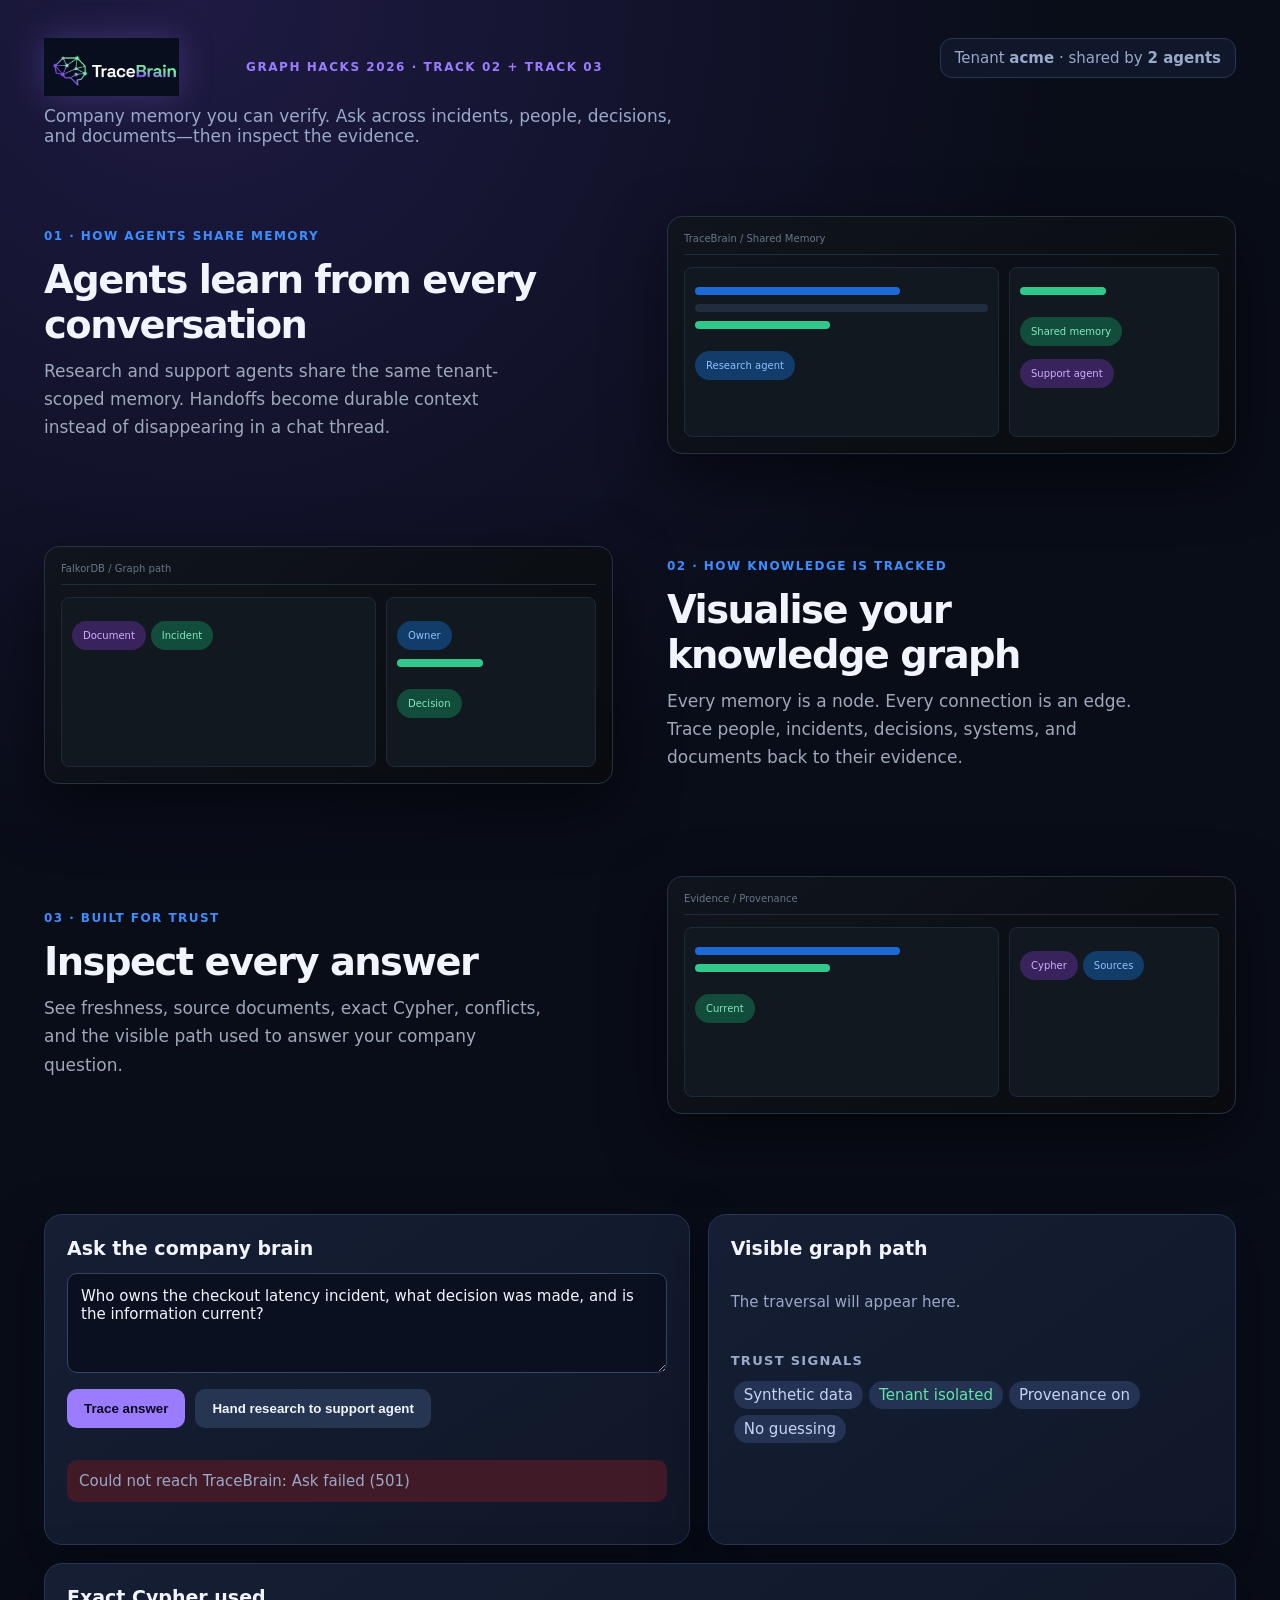
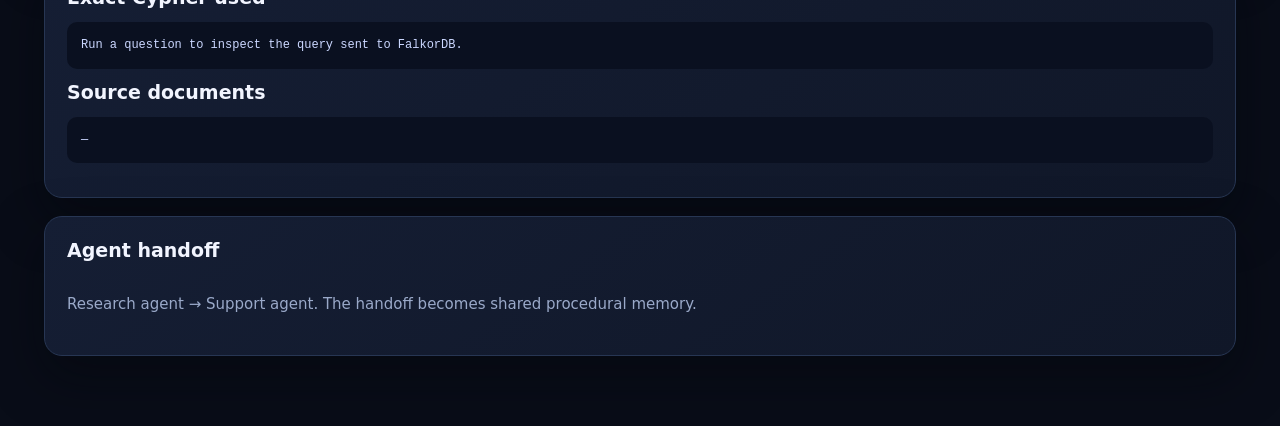
==== commit 97fc8dc3: "Revert "Add README-style TraceBrain wordmark navigation" This reverts commit 908582a5f636fff7652783d" ====
--- a/frontend/index.html
+++ b/frontend/index.html
@@ -2,9 +2,8 @@
 <html lang="en"><head><meta charset="utf-8"><meta name="viewport" content="width=device-width,initial-scale=1"><link rel="icon" type="image/png" href="/frontend/tracebrain-logo.png"><title>TraceBrain · Company memory you can verify</title><style>
 :root{--bg:#090d18;--panel:#121a2c;--line:#273653;--ink:#f2f5ff;--muted:#9aa9c9;--purple:#9b7cff;--green:#62e6a5;--amber:#ffd071;--red:#ff7f92}*{box-sizing:border-box}body{margin:0;background:radial-gradient(circle at 15% 0,#1e1a43 0,transparent 38%),var(--bg);color:var(--ink);font:15px Inter,ui-sans-serif,system-ui,sans-serif}main{max-width:1240px;margin:auto;padding:38px 24px 70px}header{display:flex;justify-content:space-between;align-items:flex-start;gap:20px;margin-bottom:28px}h1{font-size:clamp(38px,6vw,68px);letter-spacing:-3px;margin:0}.eyebrow{color:var(--purple);font-weight:800;letter-spacing:.13em;text-transform:uppercase;font-size:12px}.sub{color:var(--muted);font-size:17px;max-width:650px;margin-top:10px}.tenant{border:1px solid var(--line);border-radius:12px;padding:10px 14px;color:var(--muted);background:#10172a}.layout{display:grid;grid-template-columns:1.1fr .9fr;gap:18px}.card{background:linear-gradient(145deg,#151e34,#101728);border:1px solid var(--line);border-radius:18px;padding:22px;box-shadow:0 20px 50px #03050c80}h2{margin:0 0 14px;font-size:19px}h3{font-size:13px;text-transform:uppercase;letter-spacing:.1em;color:var(--muted);margin:22px 0 10px}textarea{width:100%;height:100px;resize:vertical;background:#0a1020;color:var(--ink);border:1px solid #344566;border-radius:10px;padding:13px;font:inherit}button{border:0;border-radius:10px;background:var(--purple);color:#0b071c;padding:12px 17px;font-weight:800;cursor:pointer}button.secondary{background:#263552;color:var(--ink)}button:disabled{opacity:.55;cursor:wait}.actions{display:flex;gap:10px;flex-wrap:wrap;margin-top:12px}.answer{font-size:20px;line-height:1.45;margin:16px 0}.facts{display:grid;grid-template-columns:1fr 1fr;gap:10px}.fact{background:#0c1323;border-radius:10px;padding:12px}.label{display:block;color:var(--muted);font-size:12px;margin-bottom:5px}.good{color:var(--green)}.warn{color:var(--amber)}.path{display:flex;flex-direction:column;gap:7px}.node{padding:9px 11px;background:#1c2750;border-radius:9px;color:#d8d2ff}.arrow{color:var(--purple);font-size:12px;padding-left:12px}.pill{display:inline-block;background:#243253;color:#c7d3f4;border-radius:999px;padding:5px 10px;margin:3px}.pill.green{color:var(--green)}pre{white-space:pre-wrap;color:#cbd7ff;background:#0a1020;border-radius:10px;padding:14px;overflow:auto;font-size:12px;line-height:1.55}.wide{grid-column:1/-1}.notice{border-radius:10px;padding:12px;margin-top:12px}.notice.warn{background:#3b2b12}.notice.error{background:#401b27}.empty{color:var(--muted);padding:20px 0}.hidden{display:none}.loading{color:var(--muted)}@media(max-width:850px){header{display:block}.tenant{display:inline-block;margin-top:16px}.layout{grid-template-columns:1fr}.wide{grid-column:auto}}
 </style><style>.brand{display:flex;align-items:center;gap:12px}.logo{width:36px;height:36px;filter:drop-shadow(0 0 12px #9b7cff66)}.logo-image{width:190px;height:auto;max-height:58px;object-fit:contain;object-position:left center;filter:drop-shadow(0 0 16px #9b7cff44)}.sr-only{position:absolute;width:1px;height:1px;padding:0;margin:-1px;overflow:hidden;clip:rect(0,0,0,0);white-space:nowrap;border:0}.showcase{display:flex;flex-direction:column;gap:92px;margin:70px 0 100px}.showcase-row{display:grid;grid-template-columns:1fr 1fr;align-items:center;gap:54px}.showcase-row.reverse .showcase-copy{order:2}.showcase-row.reverse .showcase-visual{order:1}.showcase-copy{max-width:500px}.showcase-kicker{color:#3d8dff;font-size:12px;font-weight:900;letter-spacing:.12em;text-transform:uppercase}.showcase-copy h2{font-size:clamp(26px,3vw,40px);letter-spacing:-1.5px;margin:14px 0 10px}.showcase-copy p{color:#9da8ba;font-size:17px;line-height:1.65;margin:0}.showcase-visual{min-height:220px;border:1px solid #263244;border-radius:15px;background:linear-gradient(145deg,#10151d,#080a0e);box-shadow:0 22px 60px #0008;padding:16px;overflow:hidden}.visual-top{display:flex;gap:6px;color:#68758a;font-size:10px;border-bottom:1px solid #202b3b;padding-bottom:10px}.visual-grid{display:grid;grid-template-columns:1.2fr .8fr;gap:10px;height:170px;margin-top:12px}.visual-panel{background:#111820;border:1px solid #1f2a38;border-radius:8px;padding:10px;color:#8190a5;font-size:10px}.visual-line{height:8px;border-radius:5px;background:#202d3e;margin:9px 0}.visual-line.blue{background:#1e69d8;width:70%}.visual-line.green{background:#30c98b;width:46%}.visual-node{display:inline-flex;margin:13px 5px 0 0;padding:9px 11px;border-radius:20px;background:#123c69;color:#8fc1ff}.visual-node.green{background:#124d3c;color:#82e8bd}.visual-node.purple{background:#39235d;color:#d0adff}@media(max-width:850px){.showcase{gap:38px;margin:45px 0 60px}.showcase-row,.showcase-row.reverse{display:flex;flex-direction:column;gap:20px}.showcase-row.reverse .showcase-copy,.showcase-row.reverse .showcase-visual{order:initial}.showcase-copy{max-width:none}.showcase-visual{width:100%}}</style></head><body><main>
-<nav style="display:flex;gap:26px;align-items:center;border:1px solid #27303d;border-radius:12px 12px 0 0;padding:18px 22px;background:#080b10;color:#b9c2d0"><a href="#demo" style="color:#fff;text-decoration:none;border-bottom:2px solid #ff8a65;padding-bottom:18px;margin-bottom:-20px">▣ README</a><a href="#memory" style="color:#dce5f5;text-decoration:none">♧ Shared memory</a><a href="#graph" style="color:#dce5f5;text-decoration:none">⌘ Graph model</a><a href="https://github.com/boss477/graphhacks" target="_blank" style="color:#dce5f5;text-decoration:none">↗ GitHub</a></nav><div aria-label="TraceBrain" style="margin:40px 0 28px;padding:22px 20px;background:#151515;overflow:hidden;font:900 clamp(46px,9vw,112px)/.82 Impact,Haettenschweiler,'Arial Narrow Bold',monospace;letter-spacing:-.06em;color:#ffd21a;text-shadow:7px 7px 0 #bd6729,10px 10px 0 #6f431e,14px 14px 0 #171717;white-space:nowrap">TRACE-BRAIN</div>
-<header><div><div class="brand"><span class="eyebrow">COMPANY MEMORY YOU CAN VERIFY</span></div><h1 class="sr-only">TraceBrain</h1><div class="sub">Connect conversations, incidents, people, decisions, and documents—then inspect the evidence behind every answer.</div></div><div class="tenant">Tenant <strong>acme</strong> · shared by <strong>2 agents</strong></div></header>
-<section id="memory" class="showcase" aria-label="TraceBrain capabilities">
+<header><div><div class="brand"><img class="logo-image" src="/frontend/tracebrain-logo.png" alt="TraceBrain logo"><span class="eyebrow">Graph Hacks 2026 · Track 02 + Track 03</span></div><h1 class="sr-only">TraceBrain</h1><div class="sub">Company memory you can verify. Ask across incidents, people, decisions, and documents—then inspect the evidence.</div></div><div class="tenant">Tenant <strong>acme</strong> · shared by <strong>2 agents</strong></div></header>
+<section class="showcase" aria-label="TraceBrain capabilities">
 <div class="showcase-row"><div class="showcase-copy"><div class="showcase-kicker">01 · How agents share memory</div><h2>Agents learn from every conversation</h2><p>Research and support agents share the same tenant-scoped memory. Handoffs become durable context instead of disappearing in a chat thread.</p></div><div class="showcase-visual"><div class="visual-top">TraceBrain / Shared Memory</div><div class="visual-grid"><div class="visual-panel"><div class="visual-line blue"></div><div class="visual-line"></div><div class="visual-line green"></div><span class="visual-node">Research agent</span></div><div class="visual-panel"><div class="visual-line green"></div><span class="visual-node green">Shared memory</span><span class="visual-node purple">Support agent</span></div></div></div></div>
 <div class="showcase-row reverse"><div class="showcase-copy"><div class="showcase-kicker">02 · How knowledge is tracked</div><h2>Visualise your knowledge graph</h2><p>Every memory is a node. Every connection is an edge. Trace people, incidents, decisions, systems, and documents back to their evidence.</p></div><div class="showcase-visual"><div class="visual-top">FalkorDB / Graph path</div><div class="visual-grid"><div class="visual-panel"><span class="visual-node purple">Document</span><span class="visual-node green">Incident</span></div><div class="visual-panel"><span class="visual-node">Owner</span><div class="visual-line green"></div><span class="visual-node green">Decision</span></div></div></div></div>
 <div class="showcase-row"><div class="showcase-copy"><div class="showcase-kicker">03 · Built for trust</div><h2>Inspect every answer</h2><p>See freshness, source documents, exact Cypher, conflicts, and the visible path used to answer your company question.</p></div><div class="showcase-visual"><div class="visual-top">Evidence / Provenance</div><div class="visual-grid"><div class="visual-panel"><div class="visual-line blue"></div><div class="visual-line green"></div><span class="visual-node green">Current</span></div><div class="visual-panel"><span class="visual-node purple">Cypher</span><span class="visual-node">Sources</span></div></div></div></div>
